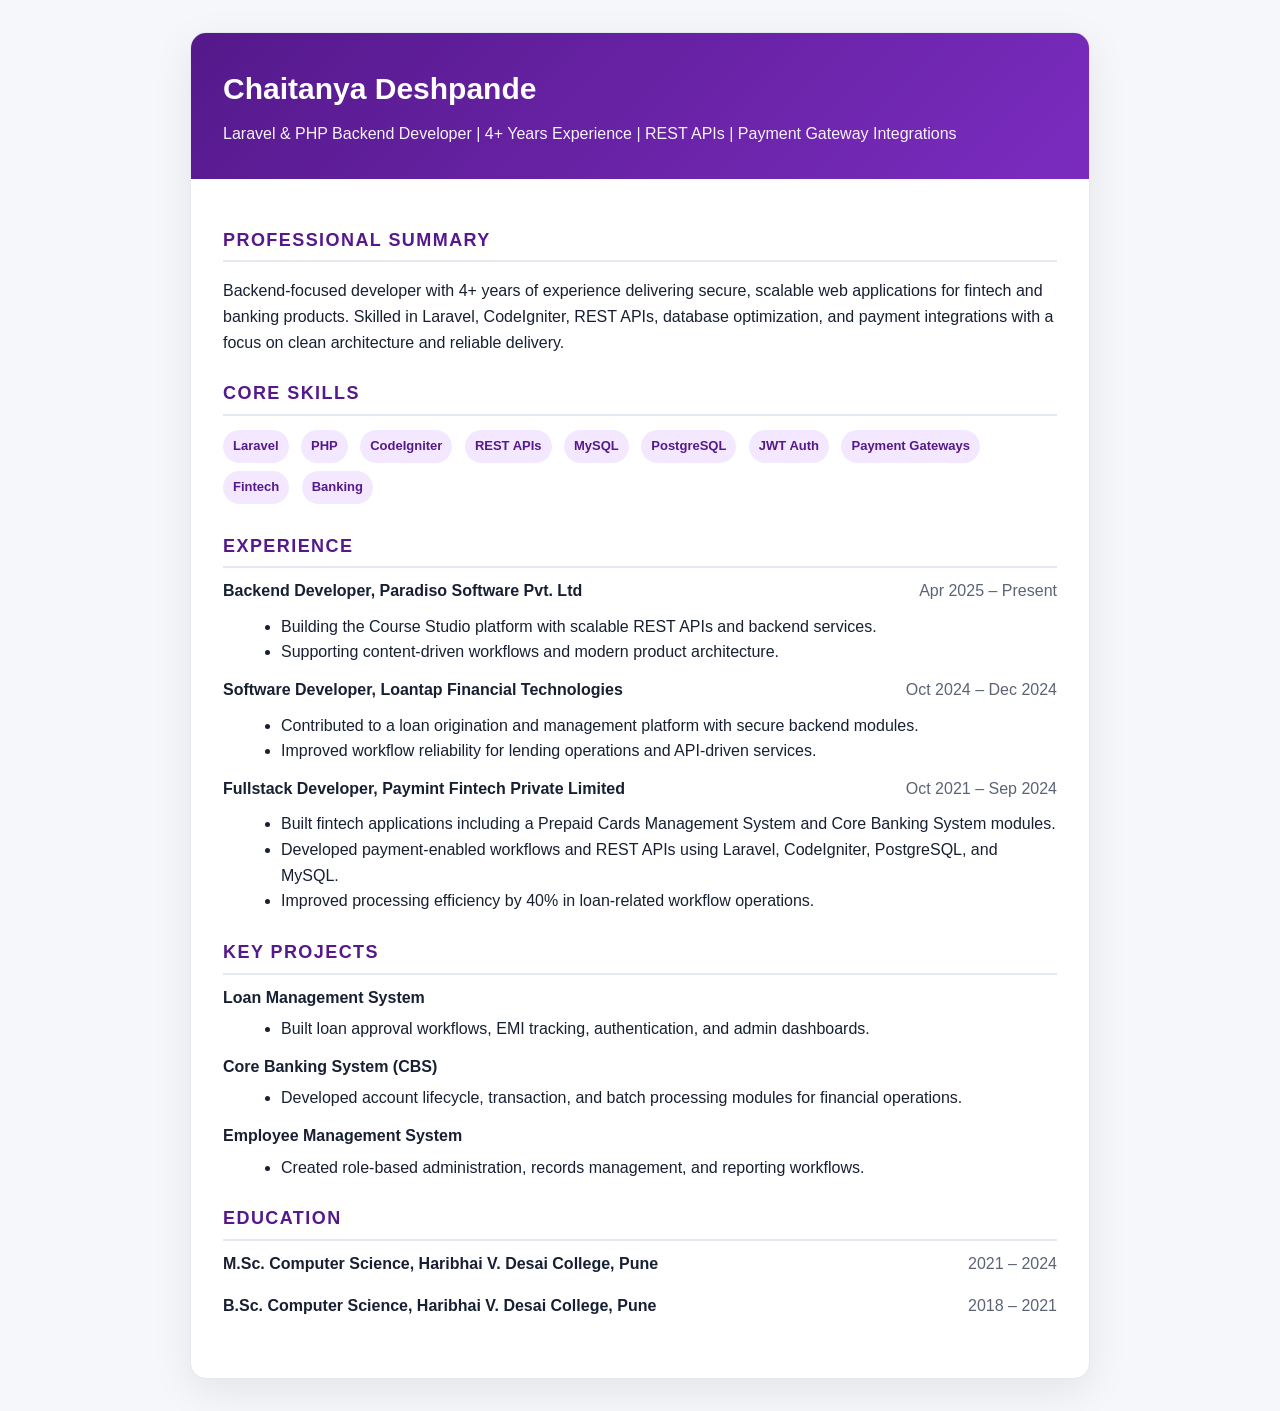
==== resume.html @ 6af3cd28 "feat: enhance portfolio with detailed resume and project highlights" ====
<!DOCTYPE html>
<html lang="en">
<head>
  <meta charset="UTF-8" />
  <meta name="viewport" content="width=device-width, initial-scale=1.0" />
  <title>Chaitanya Deshpande | Resume</title>
  <style>
    :root {
      color-scheme: light dark;
      --bg: #f5f7fb;
      --card: #ffffff;
      --text: #172033;
      --muted: #5b6474;
      --accent: #55198b;
      --border: #e4e8f0;
    }
    * { box-sizing: border-box; }
    body {
      margin: 0;
      font-family: Arial, Helvetica, sans-serif;
      background: var(--bg);
      color: var(--text);
      line-height: 1.6;
    }
    .page {
      max-width: 900px;
      margin: 32px auto;
      background: var(--card);
      border: 1px solid var(--border);
      box-shadow: 0 12px 40px rgba(0,0,0,0.08);
      border-radius: 16px;
      overflow: hidden;
    }
    .header {
      background: linear-gradient(135deg, var(--accent), #7b2cbf);
      color: white;
      padding: 32px;
    }
    .header h1 { margin: 0 0 8px; font-size: 30px; }
    .header p { margin: 0; opacity: 0.95; }
    .content { padding: 32px; }
    .section { margin-bottom: 24px; }
    .section h2 {
      font-size: 18px;
      text-transform: uppercase;
      letter-spacing: 0.08em;
      color: var(--accent);
      margin-bottom: 10px;
      border-bottom: 2px solid var(--border);
      padding-bottom: 6px;
    }
    .row { display: flex; justify-content: space-between; gap: 12px; flex-wrap: wrap; }
    .item { margin-bottom: 12px; }
    .item strong { display: block; margin-bottom: 4px; }
    .muted { color: var(--muted); }
    ul { margin: 6px 0 0 18px; }
    .pill {
      display: inline-block;
      padding: 6px 10px;
      background: #f3e8ff;
      color: var(--accent);
      border-radius: 999px;
      font-size: 13px;
      font-weight: 700;
      margin: 4px 8px 4px 0;
    }
    @media print {
      body { background: white; }
      .page { box-shadow: none; border: 0; margin: 0; border-radius: 0; }
    }
  </style>
</head>
<body>
  <div class="page">
    <div class="header">
      <h1>Chaitanya Deshpande</h1>
      <p>Laravel & PHP Backend Developer | 4+ Years Experience | REST APIs | Payment Gateway Integrations</p>
    </div>
    <div class="content">
      <div class="section">
        <h2>Professional Summary</h2>
        <p>Backend-focused developer with 4+ years of experience delivering secure, scalable web applications for fintech and banking products. Skilled in Laravel, CodeIgniter, REST APIs, database optimization, and payment integrations with a focus on clean architecture and reliable delivery.</p>
      </div>

      <div class="section">
        <h2>Core Skills</h2>
        <div>
          <span class="pill">Laravel</span>
          <span class="pill">PHP</span>
          <span class="pill">CodeIgniter</span>
          <span class="pill">REST APIs</span>
          <span class="pill">MySQL</span>
          <span class="pill">PostgreSQL</span>
          <span class="pill">JWT Auth</span>
          <span class="pill">Payment Gateways</span>
          <span class="pill">Fintech</span>
          <span class="pill">Banking</span>
        </div>
      </div>

      <div class="section">
        <h2>Experience</h2>
        <div class="item">
          <div class="row"><strong>Backend Developer, Paradiso Software Pvt. Ltd</strong><span class="muted">Apr 2025 – Present</span></div>
          <ul>
            <li>Building the Course Studio platform with scalable REST APIs and backend services.</li>
            <li>Supporting content-driven workflows and modern product architecture.</li>
          </ul>
        </div>
        <div class="item">
          <div class="row"><strong>Software Developer, Loantap Financial Technologies</strong><span class="muted">Oct 2024 – Dec 2024</span></div>
          <ul>
            <li>Contributed to a loan origination and management platform with secure backend modules.</li>
            <li>Improved workflow reliability for lending operations and API-driven services.</li>
          </ul>
        </div>
        <div class="item">
          <div class="row"><strong>Fullstack Developer, Paymint Fintech Private Limited</strong><span class="muted">Oct 2021 – Sep 2024</span></div>
          <ul>
            <li>Built fintech applications including a Prepaid Cards Management System and Core Banking System modules.</li>
            <li>Developed payment-enabled workflows and REST APIs using Laravel, CodeIgniter, PostgreSQL, and MySQL.</li>
            <li>Improved processing efficiency by 40% in loan-related workflow operations.</li>
          </ul>
        </div>
      </div>

      <div class="section">
        <h2>Key Projects</h2>
        <div class="item">
          <strong>Loan Management System</strong>
          <ul>
            <li>Built loan approval workflows, EMI tracking, authentication, and admin dashboards.</li>
          </ul>
        </div>
        <div class="item">
          <strong>Core Banking System (CBS)</strong>
          <ul>
            <li>Developed account lifecycle, transaction, and batch processing modules for financial operations.</li>
          </ul>
        </div>
        <div class="item">
          <strong>Employee Management System</strong>
          <ul>
            <li>Created role-based administration, records management, and reporting workflows.</li>
          </ul>
        </div>
      </div>

      <div class="section">
        <h2>Education</h2>
        <div class="item">
          <div class="row"><strong>M.Sc. Computer Science, Haribhai V. Desai College, Pune</strong><span class="muted">2021 – 2024</span></div>
        </div>
        <div class="item">
          <div class="row"><strong>B.Sc. Computer Science, Haribhai V. Desai College, Pune</strong><span class="muted">2018 – 2021</span></div>
        </div>
      </div>
    </div>
  </div>
</body>
</html>
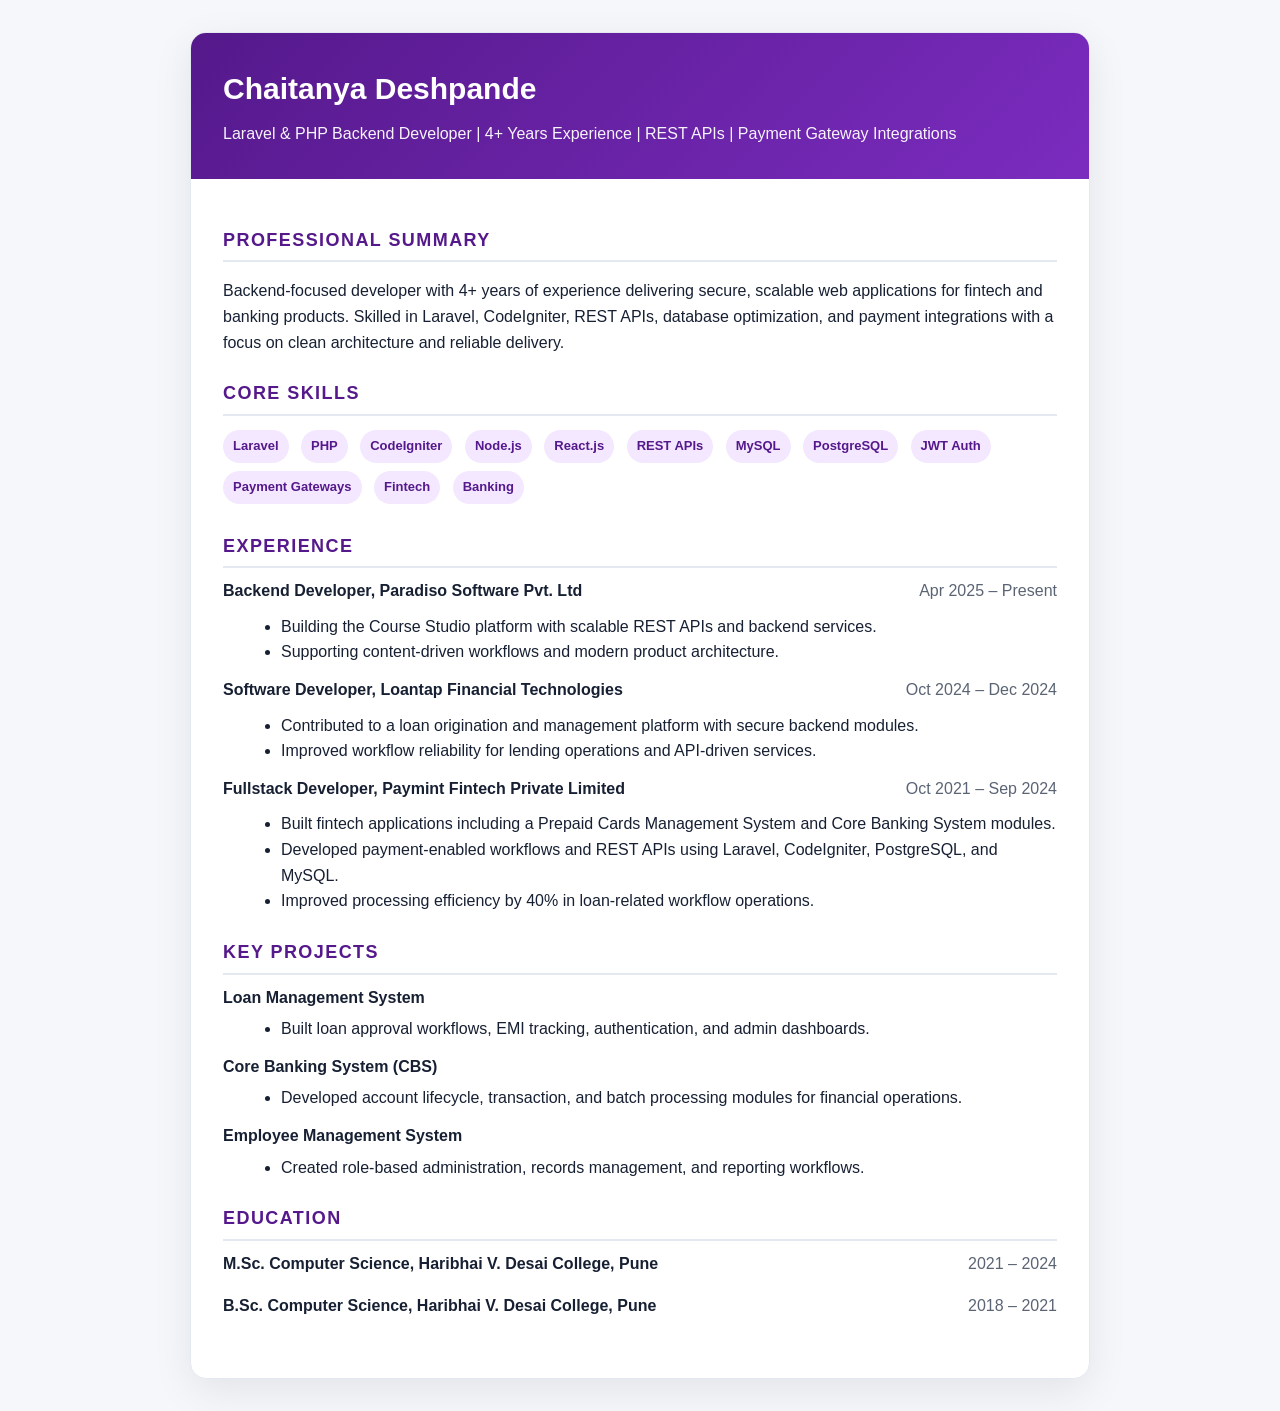
==== commit a8a0a700: "Update skills with Node.js and React.js" ====
--- a/resume.html
+++ b/resume.html
@@ -88,6 +88,8 @@
           <span class="pill">Laravel</span>
           <span class="pill">PHP</span>
           <span class="pill">CodeIgniter</span>
+          <span class="pill">Node.js</span>
+          <span class="pill">React.js</span>
           <span class="pill">REST APIs</span>
           <span class="pill">MySQL</span>
           <span class="pill">PostgreSQL</span>
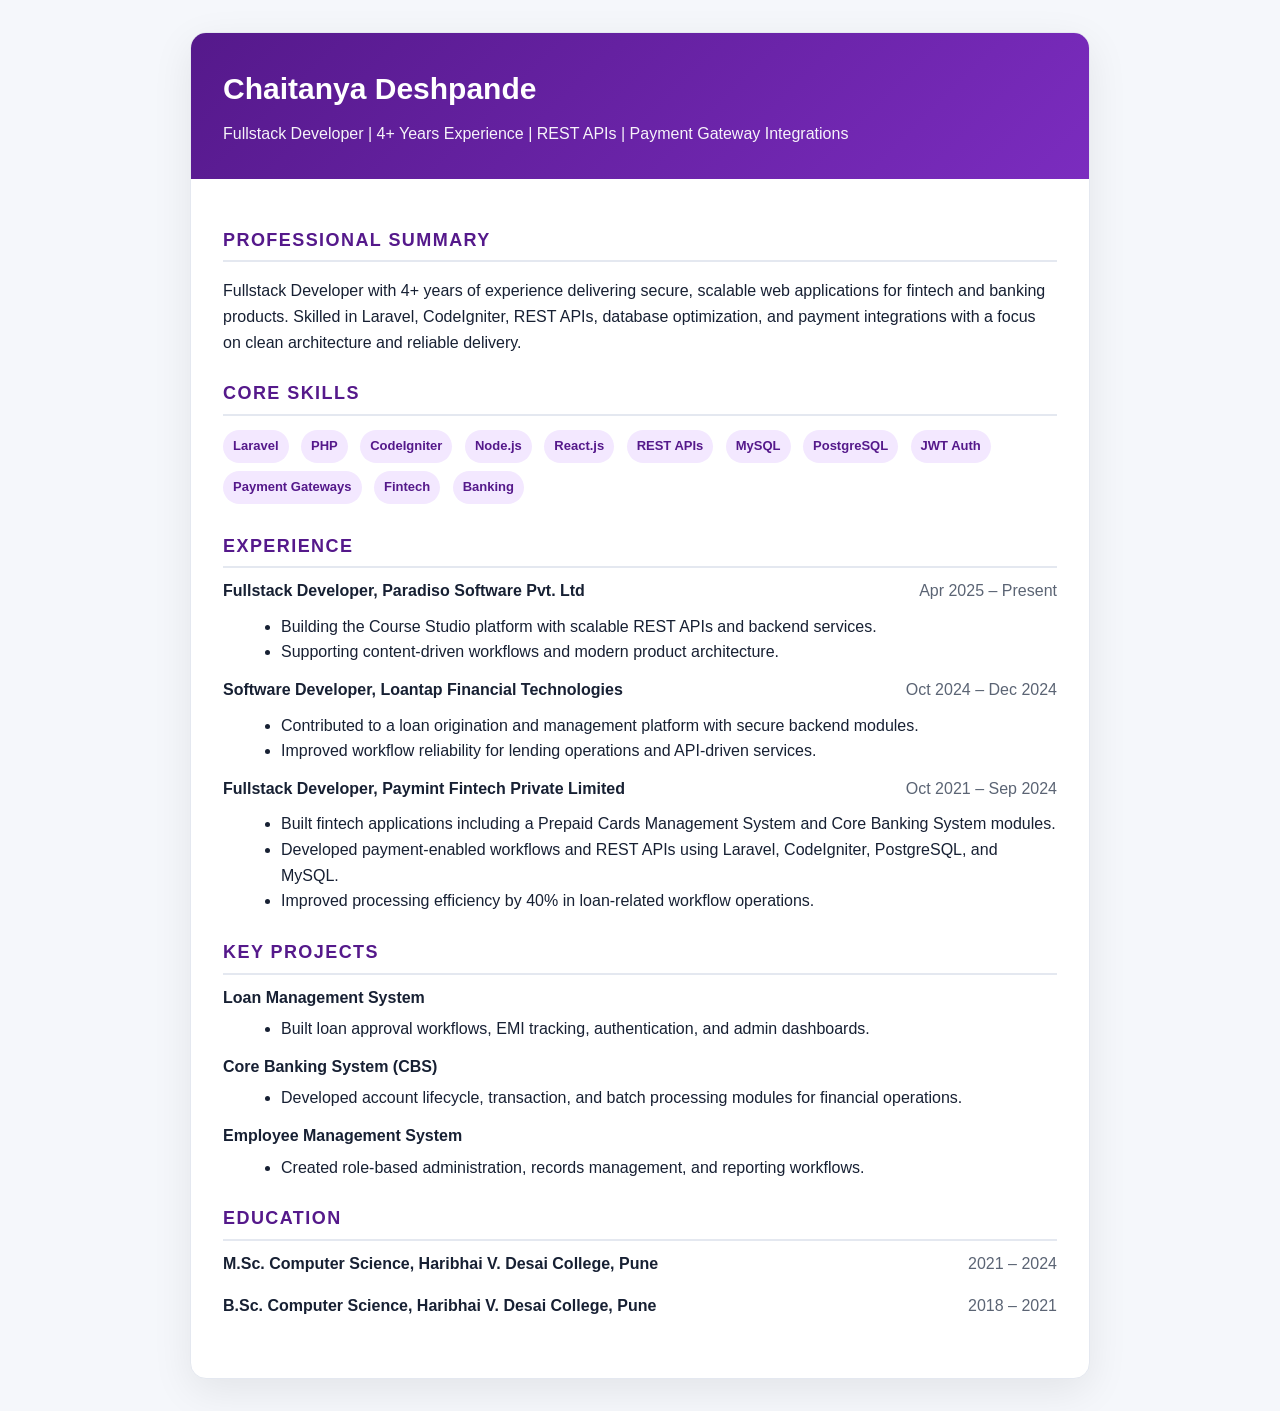
==== commit 5031e1e5: "Change designation to Fullstack Developer" ====
--- a/resume.html
+++ b/resume.html
@@ -74,12 +74,12 @@
   <div class="page">
     <div class="header">
       <h1>Chaitanya Deshpande</h1>
-      <p>Laravel & PHP Backend Developer | 4+ Years Experience | REST APIs | Payment Gateway Integrations</p>
+      <p>Fullstack Developer | 4+ Years Experience | REST APIs | Payment Gateway Integrations</p>
     </div>
     <div class="content">
       <div class="section">
         <h2>Professional Summary</h2>
-        <p>Backend-focused developer with 4+ years of experience delivering secure, scalable web applications for fintech and banking products. Skilled in Laravel, CodeIgniter, REST APIs, database optimization, and payment integrations with a focus on clean architecture and reliable delivery.</p>
+        <p>Fullstack Developer with 4+ years of experience delivering secure, scalable web applications for fintech and banking products. Skilled in Laravel, CodeIgniter, REST APIs, database optimization, and payment integrations with a focus on clean architecture and reliable delivery.</p>
       </div>
 
       <div class="section">
@@ -103,7 +103,7 @@
       <div class="section">
         <h2>Experience</h2>
         <div class="item">
-          <div class="row"><strong>Backend Developer, Paradiso Software Pvt. Ltd</strong><span class="muted">Apr 2025 – Present</span></div>
+          <div class="row"><strong>Fullstack Developer, Paradiso Software Pvt. Ltd</strong><span class="muted">Apr 2025 – Present</span></div>
           <ul>
             <li>Building the Course Studio platform with scalable REST APIs and backend services.</li>
             <li>Supporting content-driven workflows and modern product architecture.</li>
